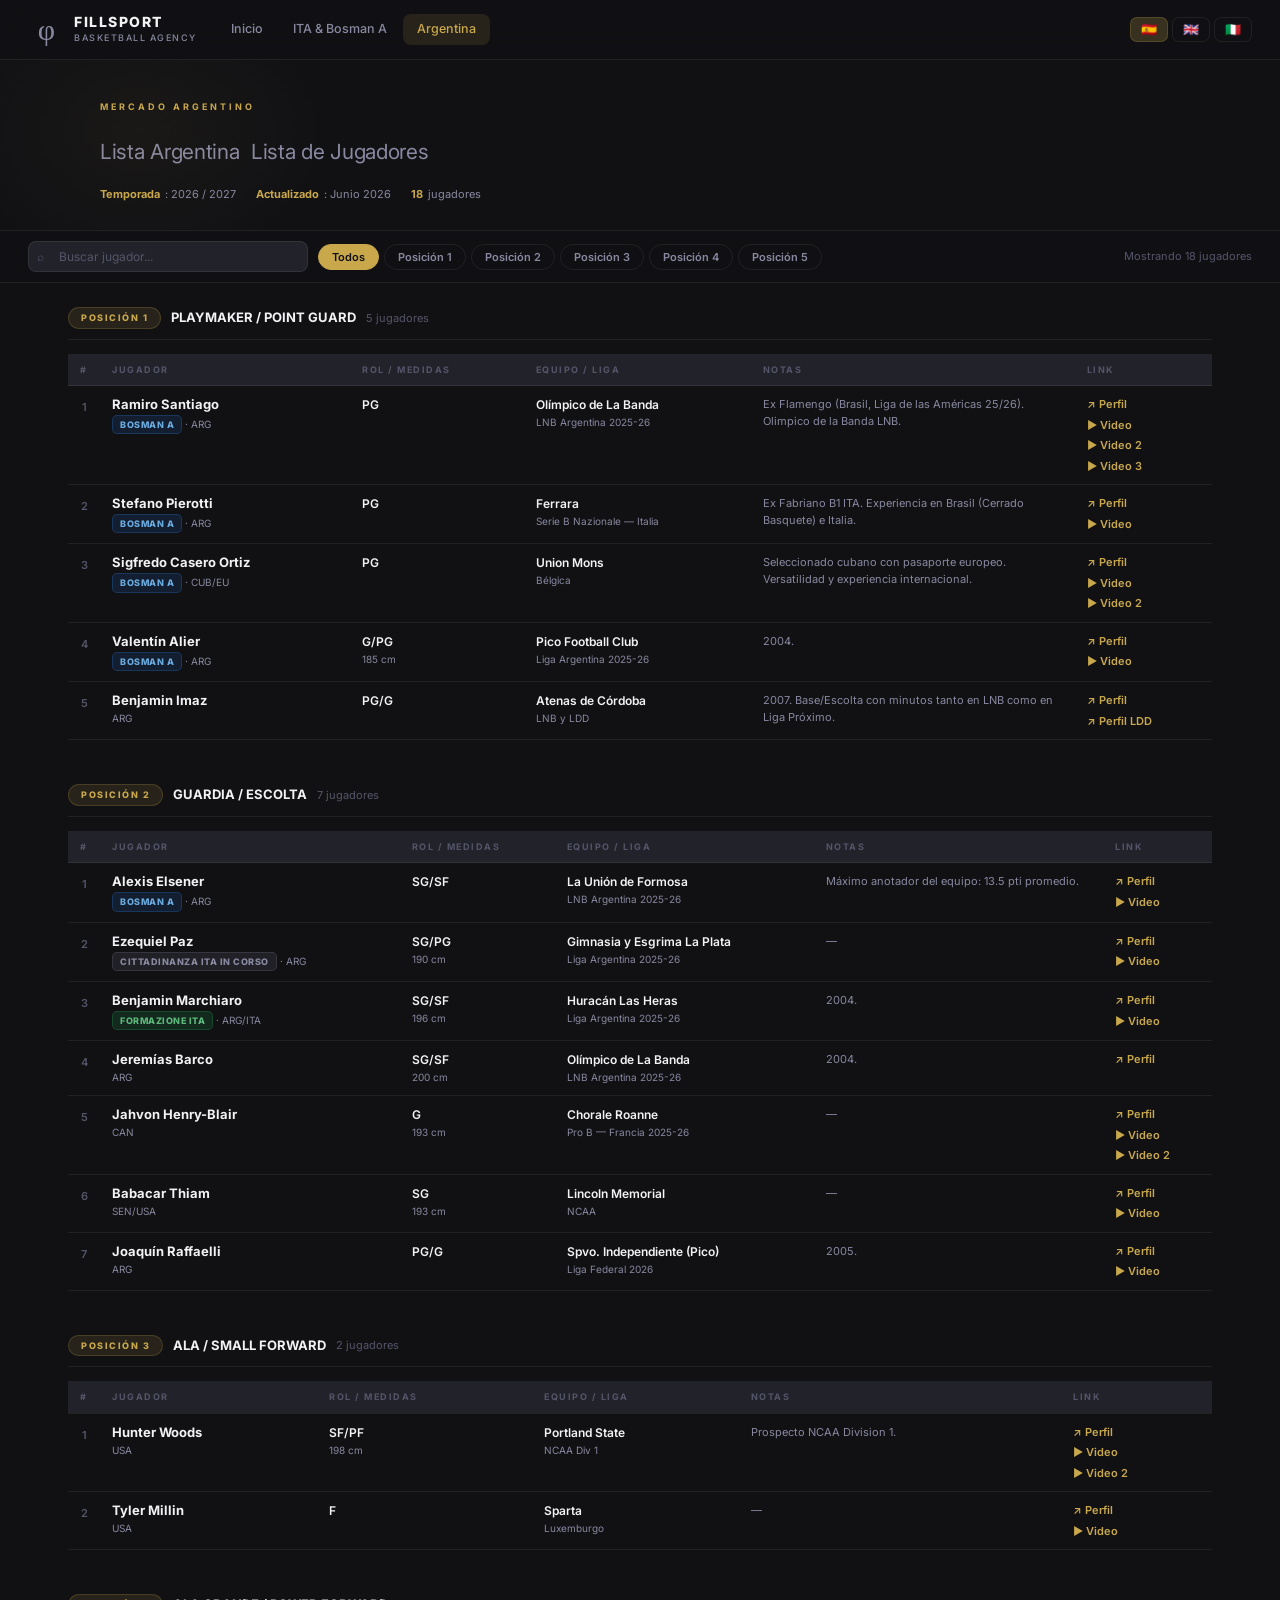
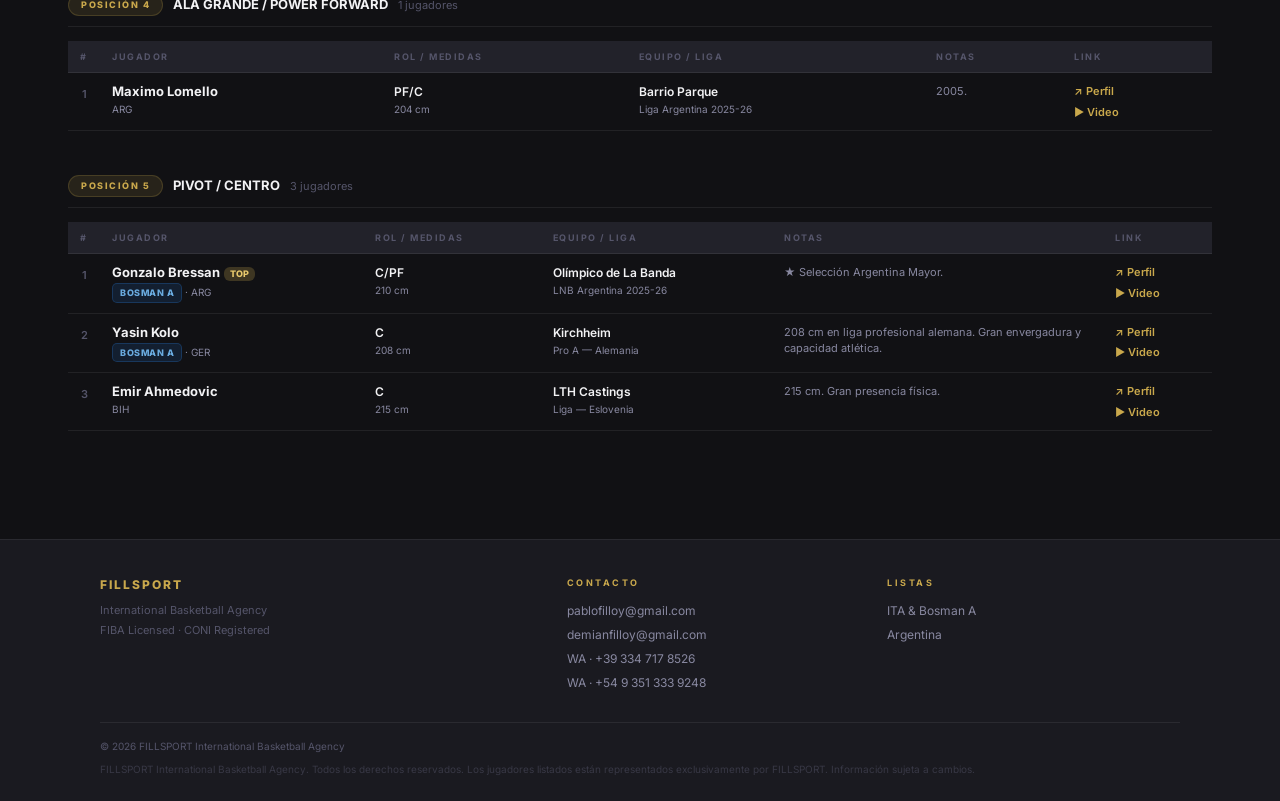
==== lista-argentina.html @ d98f3aee "FILLSPORT International Basketball Agency — sitio web v1" ====
<!DOCTYPE html>
<html lang="es">
<head>
<meta charset="UTF-8">
<meta name="viewport" content="width=device-width, initial-scale=1.0">
<title>Lista Argentina — FILLSPORT Agency</title>
<link rel="preconnect" href="https://fonts.googleapis.com">
<link href="https://fonts.googleapis.com/css2?family=Inter:wght@400;500;600;700;800;900&display=swap" rel="stylesheet">
<style>
*,*::before,*::after{box-sizing:border-box;margin:0;padding:0}
:root{
  --bg:#111114;--s1:#1a1a20;--s2:#22222a;--s3:#2a2a35;
  --gold:#c9a84c;--gold-lt:#e8c96d;--gold-dim:rgba(201,168,76,.12);--gold-dim2:rgba(201,168,76,.22);
  --white:#f2f2f4;--muted:#8888a0;--muted2:#55556a;--border:rgba(255,255,255,.07);--border-gold:rgba(201,168,76,.2);
  --r:14px;--r2:10px;
}
html{scroll-behavior:smooth}
body{background:var(--bg);color:var(--white);font-family:'Inter',system-ui,sans-serif;font-size:14px;line-height:1.5;min-height:100vh}

header{position:sticky;top:0;z-index:100;background:rgba(17,17,20,.9);backdrop-filter:blur(20px);-webkit-backdrop-filter:blur(20px);border-bottom:1px solid var(--border);height:60px;display:flex;align-items:center;padding:0 28px;gap:20px}
.logo{display:flex;align-items:center;gap:10px;text-decoration:none;flex-shrink:0}
.logo-phi{width:36px;height:36px;display:flex;align-items:center;justify-content:center;font-size:30px;font-weight:400;color:#8888a0;flex-shrink:0;font-family:Georgia,'Times New Roman',serif;line-height:1;letter-spacing:-1px}
.logo-name{font-size:14px;font-weight:800;color:var(--white);letter-spacing:1.5px;text-transform:uppercase;line-height:1.2}
.logo-sub{font-size:9px;font-weight:500;color:var(--muted);letter-spacing:1.5px;text-transform:uppercase}
nav{display:flex;align-items:center;gap:2px;flex:1}
nav a{color:var(--muted);text-decoration:none;font-size:12.5px;font-weight:500;padding:6px 14px;border-radius:8px;transition:color .15s,background .15s;white-space:nowrap}
nav a:hover{color:var(--white);background:rgba(255,255,255,.05)}
nav a.active{color:var(--gold);background:var(--gold-dim)}
.lang-sel{display:flex;gap:4px;margin-left:auto;flex-shrink:0}
.lang-sel button{background:transparent;border:1px solid var(--border);color:var(--muted);padding:5px 10px;border-radius:7px;cursor:pointer;font-size:13px;font-family:inherit;transition:all .15s;line-height:1}
.lang-sel button.active,.lang-sel button:hover{background:var(--gold-dim2);border-color:var(--border-gold);color:var(--white)}
.lang-sel button.active{font-weight:700}

.page-hero{padding:40px 28px 28px;border-bottom:1px solid var(--border);position:relative;overflow:hidden}
.page-hero::before{content:'';position:absolute;top:-80px;left:-60px;width:400px;height:300px;background:radial-gradient(ellipse,rgba(201,168,76,.05) 0%,transparent 65%);pointer-events:none}
.ph-inner{max-width:1080px;margin:0 auto}
.ph-eye{font-size:9px;font-weight:700;letter-spacing:3px;text-transform:uppercase;color:var(--gold);margin-bottom:10px}
.ph-inner h1{font-size:clamp(20px,3.5vw,32px);font-weight:900;color:var(--white);margin-bottom:14px;letter-spacing:-.3px}
.ph-inner h1 span{font-weight:400;color:var(--muted);font-size:.65em}
.ph-meta{display:flex;gap:20px;flex-wrap:wrap}
.ph-meta span{font-size:11px;color:var(--muted);display:flex;align-items:center;gap:5px}
.ph-meta strong{color:var(--gold);font-weight:700}

.fbar{background:rgba(17,17,20,.9);backdrop-filter:blur(12px);border-bottom:1px solid var(--border);padding:10px 28px;display:flex;align-items:center;gap:10px;flex-wrap:wrap;position:sticky;top:60px;z-index:90}
.sbox{position:relative;flex:1;min-width:160px;max-width:280px}
.sbox input{width:100%;background:var(--s2);border:1px solid var(--border);color:var(--white);padding:7px 12px 7px 30px;border-radius:8px;font-size:12px;font-family:inherit;outline:none;transition:border-color .15s}
.sbox input:focus{border-color:var(--border-gold)}
.sbox input::placeholder{color:var(--muted2)}
.sico{position:absolute;left:9px;top:50%;transform:translateY(-50%);font-size:12px;color:var(--muted2);pointer-events:none}
.fbtns{display:flex;gap:5px;flex-wrap:wrap}
.fbtn{background:transparent;border:1px solid var(--border);color:var(--muted);padding:5px 13px;border-radius:20px;cursor:pointer;font-size:11px;font-weight:600;font-family:inherit;transition:all .15s;white-space:nowrap}
.fbtn.active,.fbtn:hover{background:var(--gold);color:var(--bg);border-color:var(--gold)}
.rcount{margin-left:auto;font-size:11px;color:var(--muted2);white-space:nowrap}

.twrap{padding:24px 28px;max-width:1200px;margin:0 auto}
.pgroup{margin-bottom:44px}
.phd{display:flex;align-items:center;gap:10px;margin-bottom:14px;padding-bottom:10px;border-bottom:1px solid var(--border)}
.ppill{background:var(--gold-dim);border:1px solid var(--border-gold);color:var(--gold);padding:3px 12px;border-radius:20px;font-size:9px;font-weight:800;letter-spacing:1.5px;text-transform:uppercase}
.pname-hd{font-size:13px;font-weight:700;color:var(--white)}
.pcount{font-size:11px;color:var(--muted2)}
table{width:100%;border-collapse:collapse}
thead th{background:var(--s2);color:var(--muted2);font-size:9px;font-weight:700;letter-spacing:1.5px;text-transform:uppercase;padding:9px 12px;text-align:left;border-bottom:1px solid var(--border);white-space:nowrap}
thead th:first-child{width:32px;text-align:center}
tbody tr{border-bottom:1px solid var(--border);transition:background .1s}
tbody tr:hover{background:rgba(255,255,255,.03)}
tbody td{padding:10px 12px;vertical-align:top;font-size:12.5px}
td:first-child{text-align:center;color:var(--muted2);font-size:11px;font-weight:600;padding-top:13px}
.pn{font-weight:700;color:var(--white);font-size:13px;line-height:1.3}
.psub{font-size:10px;color:var(--muted);margin-top:2px}
.pb{display:inline-block;padding:2px 7px;border-radius:5px;font-size:9px;font-weight:800;letter-spacing:.5px;text-transform:uppercase;white-space:nowrap}
.pb-bos{background:rgba(30,90,160,.2);border:1px solid rgba(30,90,160,.4);color:#6aabdf}
.pb-form{background:rgba(34,139,70,.2);border:1px solid rgba(34,139,70,.35);color:#5cb87a}
.pb-oth{background:rgba(120,120,140,.15);border:1px solid rgba(120,120,140,.25);color:var(--muted)}
.pos-main{font-weight:600;color:var(--white);font-size:12px}
.pos-cm{font-size:10px;color:var(--muted);margin-top:1px}
.team-name{font-weight:600;color:var(--white);font-size:12px}
.team-league{font-size:10px;color:var(--muted);margin-top:1px}
.topb{display:inline-block;background:rgba(201,168,76,.25);color:var(--gold-lt);padding:1px 6px;border-radius:6px;font-size:9px;font-weight:800;margin-left:4px;vertical-align:middle}
.dm{color:var(--muted)}
.lk-wrap{display:flex;flex-direction:column;gap:4px}
.lk{color:var(--gold);text-decoration:none;font-size:11px;font-weight:600;transition:color .15s;white-space:nowrap}
.lk:hover{color:var(--gold-lt);text-decoration:underline}
.tnotes{max-width:210px;font-size:11px;color:var(--muted);line-height:1.5}
.empty{text-align:center;padding:56px;color:var(--muted2);font-size:13px}

footer{background:var(--s1);border-top:1px solid var(--border);padding:36px 28px 24px;margin-top:40px}
.fi{max-width:1080px;margin:0 auto}
.fg{display:grid;grid-template-columns:1.5fr 1fr 1fr;gap:28px;margin-bottom:24px}
.fb .fn{font-size:12px;font-weight:800;color:var(--gold);letter-spacing:2px;text-transform:uppercase;margin-bottom:7px}
.fb p{font-size:11px;color:var(--muted2);line-height:1.8}
.fc h4{font-size:9px;font-weight:700;letter-spacing:2.5px;text-transform:uppercase;color:var(--gold);margin-bottom:12px}
.fc a{display:block;color:var(--muted);text-decoration:none;font-size:12px;margin-bottom:6px;transition:color .15s}
.fc a:hover{color:var(--white)}
.fbot{border-top:1px solid var(--border);padding-top:16px;display:flex;justify-content:space-between;flex-wrap:wrap;gap:8px}
.fbot p{font-size:10px;color:var(--muted2)}

@media(max-width:900px){.fg{grid-template-columns:1fr 1fr}}
@media(max-width:640px){
  header{padding:0 14px}
  nav a{padding:5px 8px;font-size:11px}
  .page-hero,.twrap,.fbar{padding-left:14px;padding-right:14px}
  .fg{grid-template-columns:1fr}
  thead th:nth-child(5),tbody td:nth-child(5){display:none}
  .tnotes{display:none}
}
@media(max-width:420px){nav{display:none}}
</style>
</head>
<body>

<header>
  <a href="index.html" class="logo">
    <div class="logo-phi">φ</div>
    <div>
      <div class="logo-name">Fillsport</div>
      <div class="logo-sub">Basketball Agency</div>
    </div>
  </a>
  <nav>
    <a href="index.html" data-t="nav_home">Inicio</a>
    <a href="lista-ita.html" data-t="nav_ita">ITA & Bosman A</a>
    <a href="lista-argentina.html" class="active" data-t="nav_arg">Argentina</a>
  </nav>
  <div class="lang-sel">
    <button data-lang="es" title="Español">🇪🇸</button>
    <button data-lang="en" title="English">🇬🇧</button>
    <button data-lang="it" title="Italiano">🇮🇹</button>
  </div>
</header>

<div class="page-hero">
  <div class="ph-inner">
    <div class="ph-eye" data-t="list_arg_tag">Mercado Argentino</div>
    <h1><span data-t="page_arg_title">Lista Argentina</span> &nbsp;<span data-t="page_arg_sub">Lista de Jugadores 2026/27</span></h1>
    <div class="ph-meta">
      <span><strong data-t="season">Temporada</strong>: 2026 / 2027</span>
      <span><strong data-t="updated">Actualizado</strong>: Junio 2026</span>
      <span id="hero-count"></span>
    </div>
  </div>
</div>

<div class="fbar">
  <div class="sbox">
    <span class="sico">⌕</span>
    <input type="text" id="search" placeholder="Buscar jugador..." data-t-ph="search_placeholder">
  </div>
  <div class="fbtns" id="fbtns"></div>
  <span class="rcount" id="rcount"></span>
</div>

<div class="twrap" id="troot"></div>

<footer>
  <div class="fi">
    <div class="fg">
      <div class="fb"><div class="fn">Fillsport</div><p>International Basketball Agency<br>FIBA Licensed · CONI Registered</p></div>
      <div class="fc">
        <h4 data-t="footer_contact">Contacto</h4>
        <a href="mailto:pablofilloy@gmail.com">pablofilloy@gmail.com</a>
        <a href="mailto:demianfilloy@gmail.com">demianfilloy@gmail.com</a>
        <a href="https://wa.me/393347178526" target="_blank">WA · +39 334 717 8526</a>
        <a href="https://wa.me/5493513339248" target="_blank">WA · +54 9 351 333 9248</a>
      </div>
      <div class="fc">
        <h4 data-t="footer_lists">Listas</h4>
        <a href="lista-ita.html" data-t="nav_ita">ITA & Bosman A</a>
        <a href="lista-argentina.html" data-t="nav_arg">Argentina</a>
      </div>
    </div>
    <div class="fbot">
      <p>© 2026 FILLSPORT International Basketball Agency</p>
      <p style="opacity:.5" data-t="footer_disclaimer">Información sujeta a cambios.</p>
    </div>
  </div>
</footer>

<script src="js/i18n.js"></script>
<script>
let data=null,activePos='all';

function pbadge(passport){
  if(!passport) return '';
  const lo=passport.toLowerCase();
  if(lo.includes('bosman')) return `<span class="pb pb-bos">${passport}</span>`;
  if(lo.includes('formazione')||lo.includes('form. it')) return `<span class="pb pb-form">${passport}</span>`;
  return `<span class="pb pb-oth">${passport}</span>`;
}

function links(p){
  let h='<div class="lk-wrap">';
  if(p.profile)  h+=`<a href="${p.profile}"  target="_blank" class="lk">↗ Perfil</a>`;
  if(p.profile2) h+=`<a href="${p.profile2}" target="_blank" class="lk">↗ Perfil LDD</a>`;
  if(p.video)    h+=`<a href="${p.video}"    target="_blank" class="lk">▶ Video</a>`;
  if(p.video2)   h+=`<a href="${p.video2}"   target="_blank" class="lk">▶ Video 2</a>`;
  if(p.video3)   h+=`<a href="${p.video3}"   target="_blank" class="lk">▶ Video 3</a>`;
  h+='</div>';
  return h;
}

function render(){
  if(!data) return;
  const q=document.getElementById('search').value.toLowerCase().trim();
  let total=0,html='';
  data.positions.forEach(pos=>{
    const rows=pos.players.filter(p=>{
      const ok=activePos==='all'||pos.name===activePos;
      const qs=!q||[p.name,p.team,p.league,p.passport,p.nat].some(v=>(v||'').toLowerCase().includes(q));
      return ok&&qs;
    });
    if(!rows.length) return;
    total+=rows.length;
    html+=`<div class="pgroup">
      <div class="phd">
        <span class="ppill">${pos.posLabel}</span>
        <span class="pname-hd">${pos.name}</span>
        <span class="pcount">${rows.length} jugadores</span>
      </div>
      <table><thead><tr>
        <th>#</th>
        <th>JUGADOR</th>
        <th>ROL / MEDIDAS</th>
        <th>EQUIPO / LIGA</th>
        <th>NOTAS</th>
        <th>LINK</th>
      </tr></thead><tbody>`;
    rows.forEach((p,i)=>{
      const top=p.notes&&(p.notes.includes('★')||p.notes.includes('⭐'));
      html+=`<tr>
        <td>${i+1}</td>
        <td>
          <div class="pn">${p.name}${top?'<span class="topb">TOP</span>':''}</div>
          <div class="psub">${pbadge(p.passport)}${p.passport&&p.nat?' · ':''}<span style="color:var(--muted)">${p.nat||''}</span></div>
        </td>
        <td>
          <div class="pos-main">${p.role||'—'}</div>
          ${p.height?`<div class="pos-cm">${p.height}</div>`:''}
        </td>
        <td>
          <div class="team-name">${p.team||'—'}</div>
          ${p.league?`<div class="team-league">${p.league}</div>`:''}
        </td>
        <td class="tnotes">${p.notes||'—'}</td>
        <td>${links(p)}</td>
      </tr>`;
    });
    html+=`</tbody></table></div>`;
  });
  document.getElementById('troot').innerHTML=html||`<p class="empty">Sin resultados</p>`;
  document.getElementById('rcount').textContent=`${t('results_showing')} ${total} ${t('results_players')}`;
  document.getElementById('hero-count').innerHTML=`<strong style="color:var(--gold)">${total}</strong> ${t('results_players')}`;
}

function buildFilters(){
  if(!data) return;
  const w=document.getElementById('fbtns');
  let h=`<button class="fbtn active" data-pos="all">${t('filter_all')}</button>`;
  data.positions.forEach(p=>{h+=`<button class="fbtn" data-pos="${p.name}">${p.posLabel}</button>`;});
  w.innerHTML=h;
  w.querySelectorAll('.fbtn').forEach(b=>b.addEventListener('click',()=>{
    activePos=b.dataset.pos;
    w.querySelectorAll('.fbtn').forEach(x=>x.classList.remove('active'));
    b.classList.add('active');render();
  }));
}

function onLangChange(){buildFilters();render();}

fetch('data/players-argentina.json').then(r=>r.json()).then(d=>{data=d;buildFilters();render();});
document.addEventListener('DOMContentLoaded',()=>{document.getElementById('search').addEventListener('input',render);});
</script>
</body>
</html>
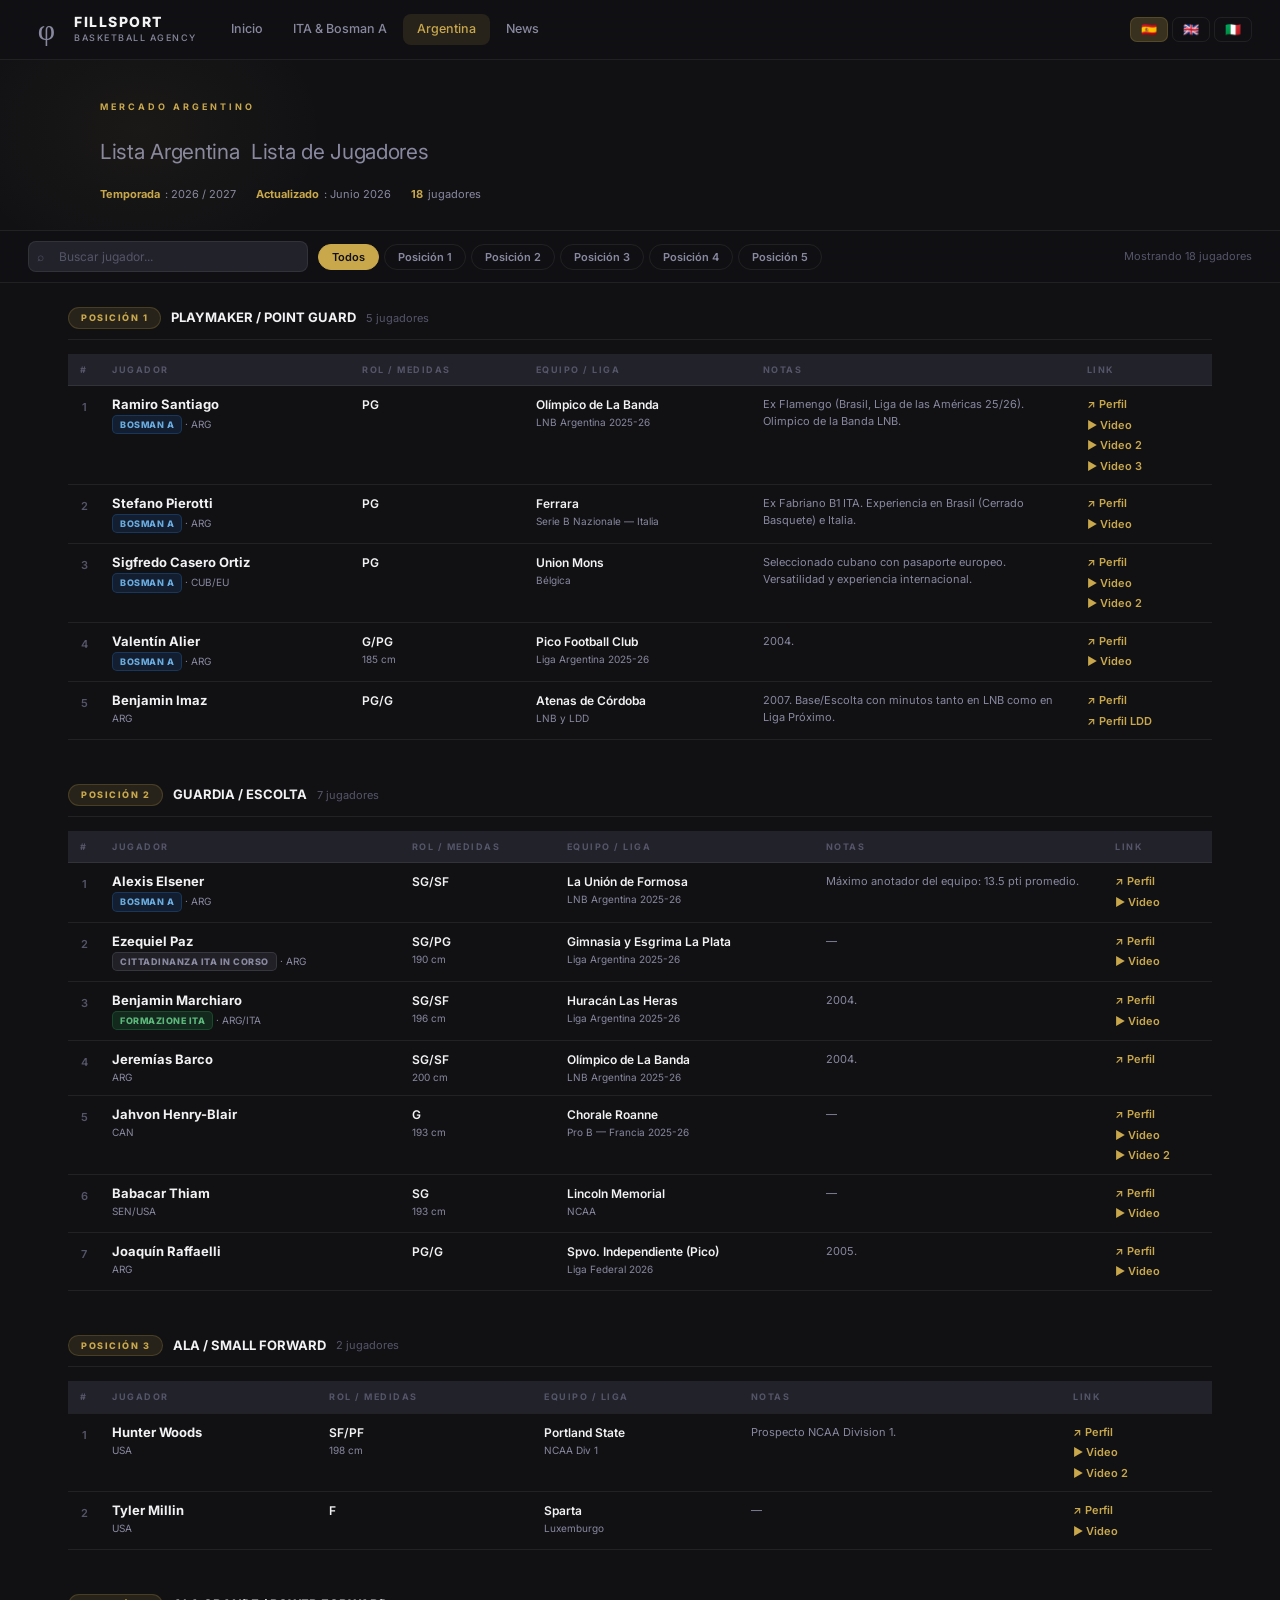
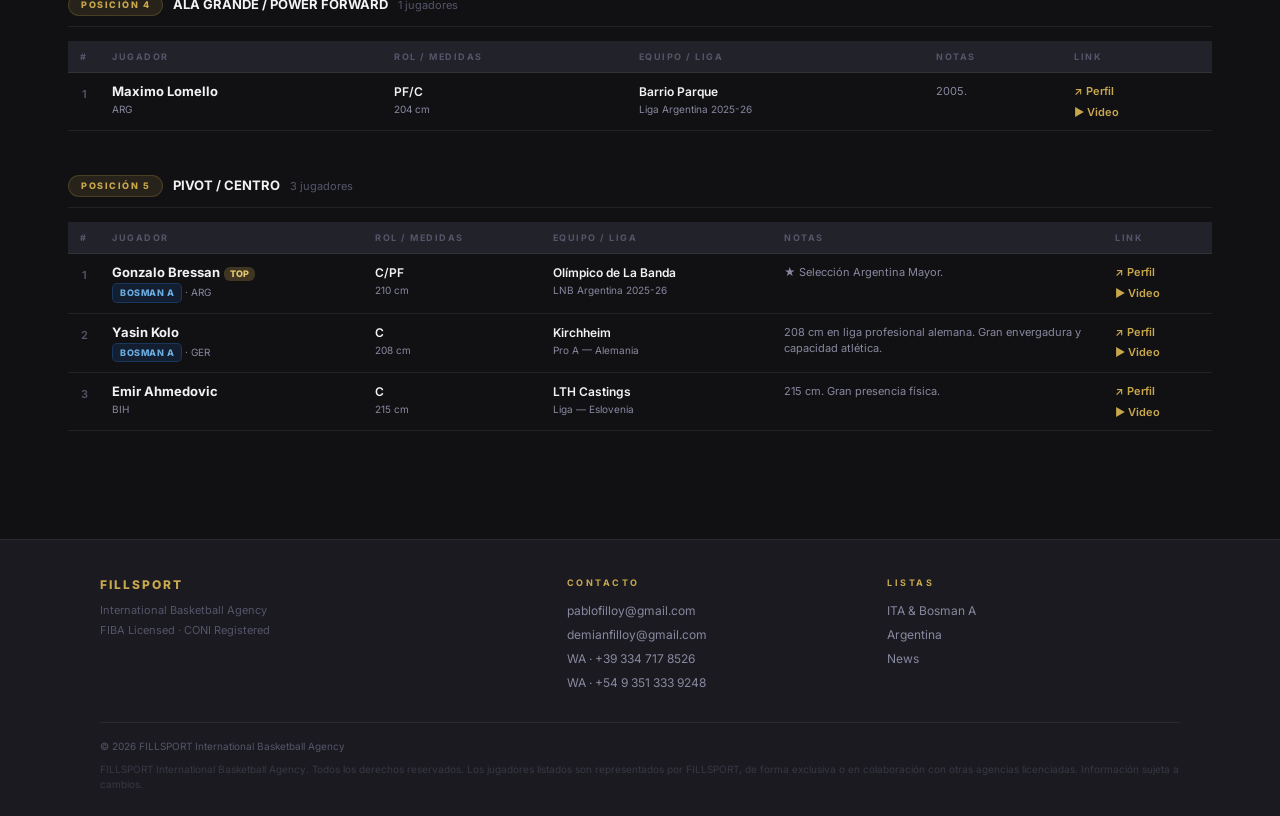
==== commit e7a2c9cf: "Add News section: news.html, data/news.json, i18n keys, nav links in all pages" ====
--- a/lista-argentina.html
+++ b/lista-argentina.html
@@ -120,6 +120,7 @@
     <a href="index.html" data-t="nav_home">Inicio</a>
     <a href="lista-ita.html" data-t="nav_ita">ITA & Bosman A</a>
     <a href="lista-argentina.html" class="active" data-t="nav_arg">Argentina</a>
+    <a href="news.html" data-t="nav_news">News</a>
   </nav>
   <div class="lang-sel">
     <button data-lang="es" title="Español">🇪🇸</button>
@@ -166,6 +167,7 @@
         <h4 data-t="footer_lists">Listas</h4>
         <a href="lista-ita.html" data-t="nav_ita">ITA & Bosman A</a>
         <a href="lista-argentina.html" data-t="nav_arg">Argentina</a>
+        <a href="news.html" data-t="nav_news">News</a>
       </div>
     </div>
     <div class="fbot">
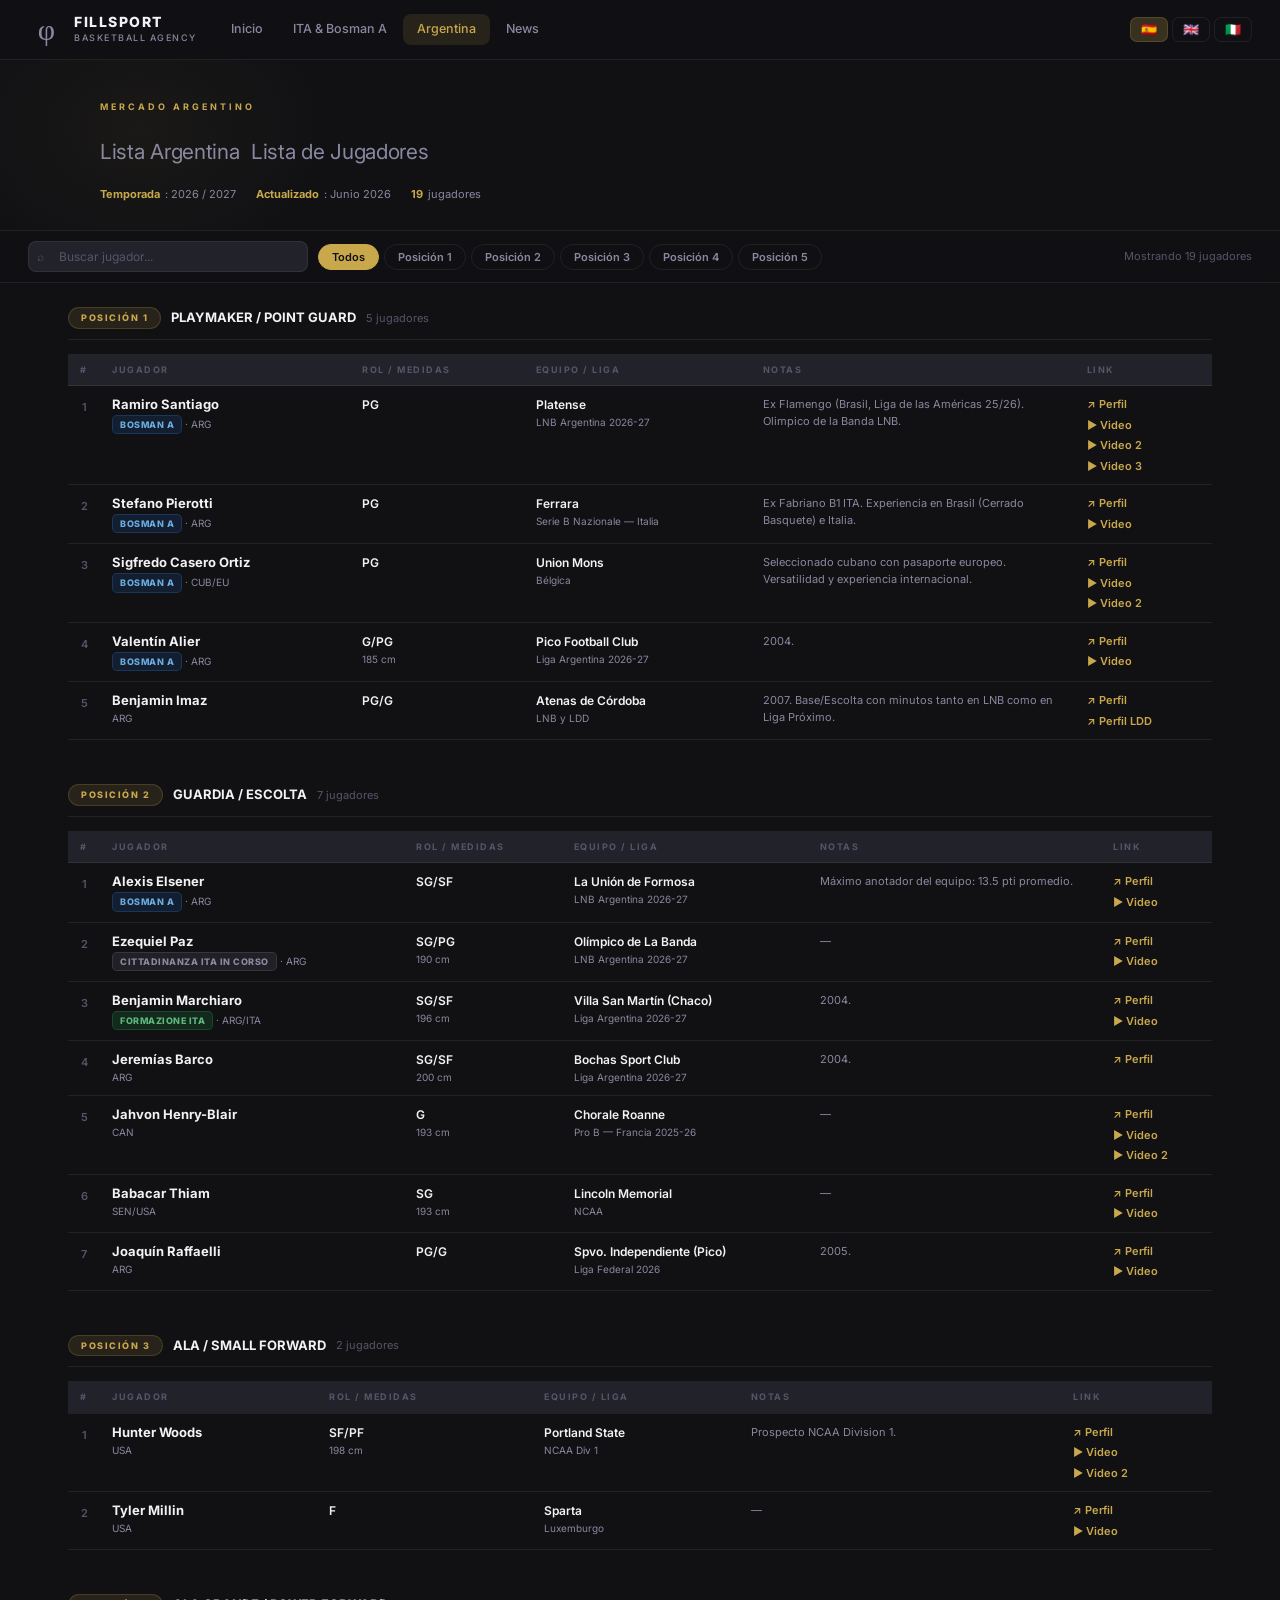
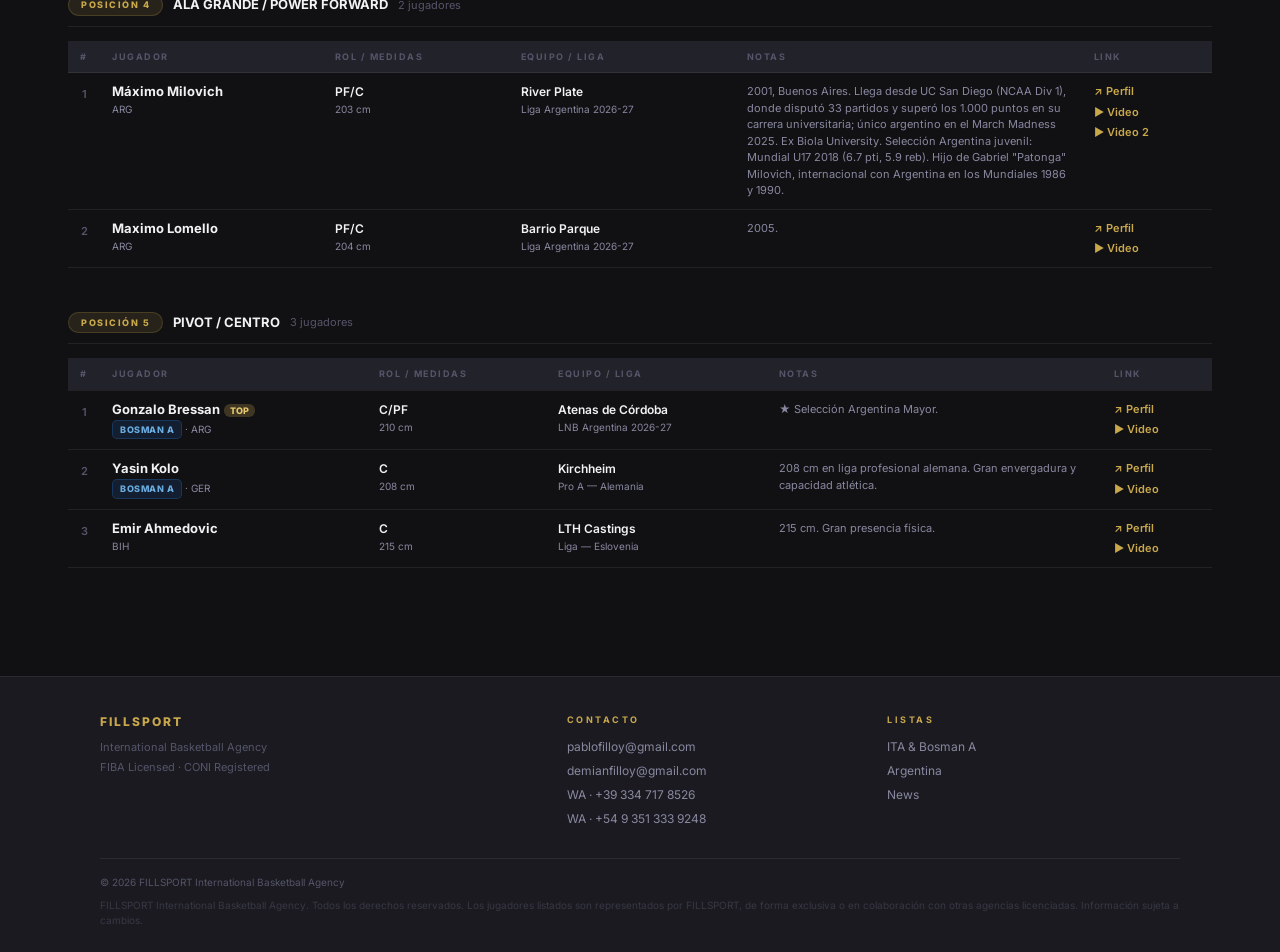
==== commit 27754942: "SEO: add meta descriptions, Open Graph tags, canonical URLs, sitemap.xml and robots.txt" ====
--- a/lista-argentina.html
+++ b/lista-argentina.html
@@ -4,6 +4,17 @@
 <meta charset="UTF-8">
 <meta name="viewport" content="width=device-width, initial-scale=1.0">
 <title>Lista Argentina — FILLSPORT Agency</title>
+<meta name="description" content="Lista de jugadores FILLSPORT disponibles para la LNB argentina, Liga Argentina y ligas sudamericanas. Mercado 2026/27.">
+<link rel="canonical" href="https://fillsport-web.vercel.app/lista-argentina.html">
+<meta property="og:type" content="website">
+<meta property="og:site_name" content="FILLSPORT International Basketball Agency">
+<meta property="og:locale" content="es_AR">
+<meta property="og:title" content="Lista Argentina — Mercado 2026/27 | FILLSPORT">
+<meta property="og:description" content="Jugadores disponibles para el mercado de la LNB argentina y ligas sudamericanas.">
+<meta property="og:url" content="https://fillsport-web.vercel.app/lista-argentina.html">
+<meta name="twitter:card" content="summary">
+<meta name="twitter:title" content="Lista Argentina — Mercado 2026/27 | FILLSPORT">
+<meta name="twitter:description" content="Jugadores disponibles para el mercado de la LNB argentina y ligas sudamericanas.">
 <link rel="preconnect" href="https://fonts.googleapis.com">
 <link href="https://fonts.googleapis.com/css2?family=Inter:wght@400;500;600;700;800;900&display=swap" rel="stylesheet">
 <style>
